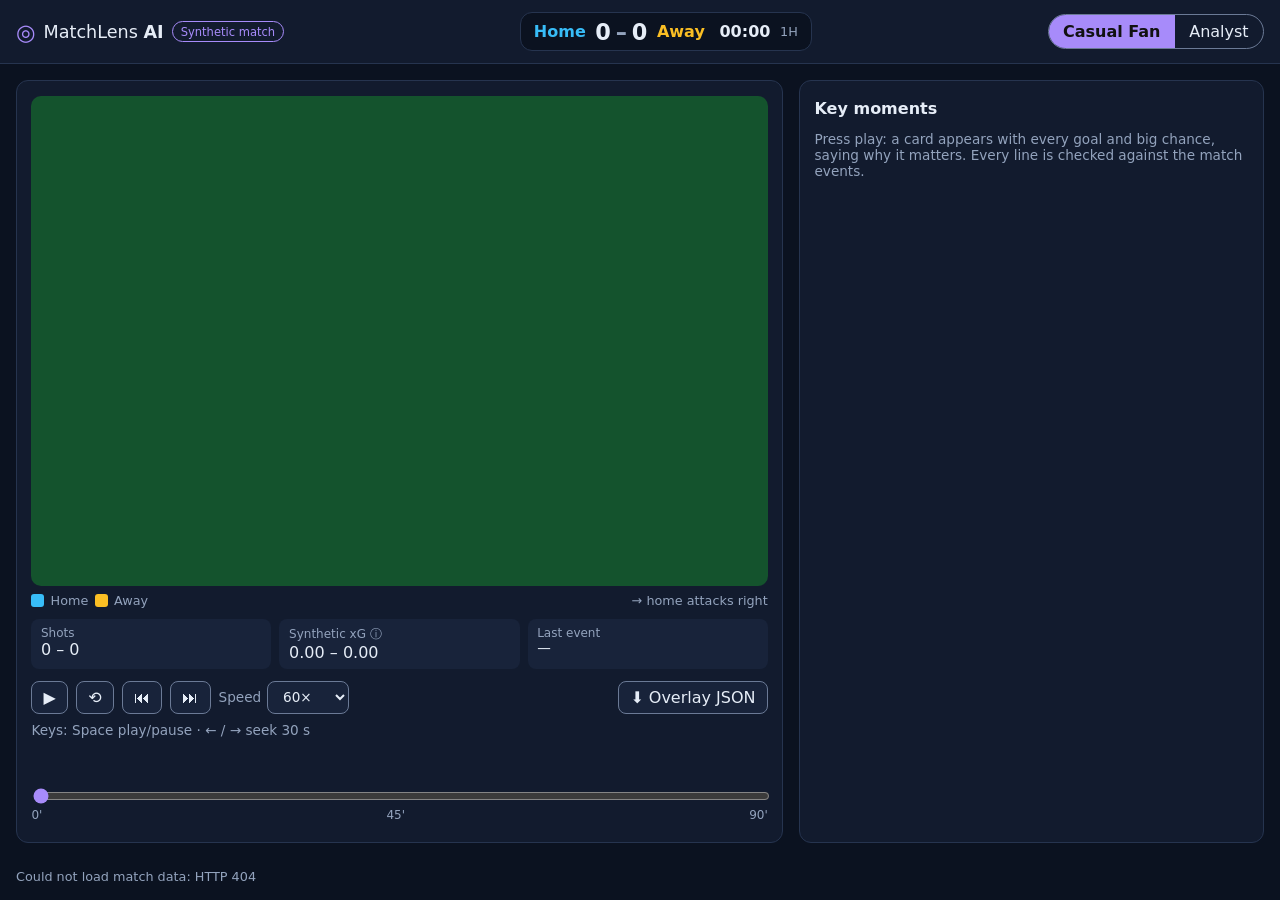
==== src/matchlens/web/index.html @ 707d9f53 "Match story on every card, a card for every goal, visible Foundry check A judge's-eye review of the " ====
<!doctype html>
<html lang="en">
<head>
  <meta charset="utf-8">
  <meta name="viewport" content="width=device-width, initial-scale=1">
  <meta http-equiv="Content-Security-Policy" content="default-src 'self'; script-src 'self'; style-src 'self'; img-src 'self' data:; connect-src 'self'; base-uri 'none'; form-action 'none'">
  <meta name="description" content="MatchLens AI: evidence-grounded insights for a synthetic football match, for casual fans and analysts.">
  <title>MatchLens AI — Synthetic Match Replay</title>
  <link rel="icon" href="data:,">
  <link rel="stylesheet" href="style.css">
  <script src="app.js" defer></script>
</head>
<body>
  <header class="topbar">
    <div class="brand">
      <span class="logo" aria-hidden="true">◎</span>
      <h1>MatchLens <strong>AI</strong></h1>
      <span class="pill synthetic">Synthetic match<span class="sr-only">: all teams, players and events are fictional</span></span>
    </div>
    <div class="scoreboard" role="group" aria-label="Scoreboard">
      <span class="team home" id="home-name">Home</span>
      <span class="score"><span id="home-score">0</span><span class="dash">–</span><span id="away-score">0</span></span>
      <span class="team away" id="away-name">Away</span>
      <span class="clock" id="clock">00:00</span>
      <span class="period" id="period">1H</span>
    </div>
    <div class="mode-toggle" role="radiogroup" aria-label="Audience mode">
      <button type="button" role="radio" data-mode="casual" aria-checked="true" tabindex="0">Casual Fan</button>
      <button type="button" role="radio" data-mode="analyst" aria-checked="false" tabindex="-1">Analyst</button>
    </div>
  </header>

  <main class="layout">
    <section class="stage" aria-label="Pitch and replay">
      <div class="pitch-wrap">
        <svg id="pitch" viewBox="-3 -3 111 74" role="img" aria-label="Pitch showing the latest ball events">
          <g id="markings"></g>
          <g id="trail"></g>
          <g id="highlight"></g>
        </svg>
        <div class="lower-third" id="lower-third" aria-hidden="true" hidden>
          <span class="lt-kind" id="lt-kind"></span>
          <span class="lt-title" id="lt-title"></span>
          <span class="lt-fact" id="lt-fact"></span>
        </div>
        <div class="legend" aria-hidden="true">
          <span class="key home-key"></span><span id="legend-home">Home</span>
          <span class="key away-key"></span><span id="legend-away">Away</span>
          <span class="dir">→ home attacks right</span>
        </div>
      </div>

      <div class="stats" id="stats" role="group" aria-label="Match statistics so far">
        <div><span class="stat-label">Shots</span><span id="stat-shots">0 – 0</span></div>
        <div><span class="stat-label">Synthetic xG <span aria-hidden="true" title="Synthetic heuristic, not empirically calibrated">ⓘ</span><span class="sr-only"> (synthetic heuristic, not empirically calibrated)</span></span><span id="stat-xg">0.00 – 0.00</span></div>
        <div><span class="stat-label">Last event</span><span id="stat-last">—</span></div>
      </div>

      <div class="controls" role="group" aria-label="Replay controls">
        <button type="button" id="play" aria-label="Play">▶</button>
        <button type="button" id="restart" aria-label="Restart">⟲</button>
        <button type="button" id="prev" aria-label="Previous key moment">⏮</button>
        <button type="button" id="next" aria-label="Next key moment">⏭</button>
        <label class="speed">Speed
          <select id="speed">
            <option value="15">15×</option>
            <option value="30">30×</option>
            <option value="60" selected>60×</option>
            <option value="120">120×</option>
            <option value="240">240×</option>
          </select>
        </label>
        <a id="download" class="button" href="data/overlays.json" download><span aria-hidden="true">⬇</span> Overlay JSON</a>
        <p class="hint keys" id="keys-hint">Keys: Space play/pause · ← / → seek 30 s</p>
      </div>

      <div class="timeline">
        <div class="markers" id="markers" role="group" aria-label="Key moments on the timeline"></div>
        <input type="range" id="seek" min="0" max="5400" step="1" value="0" aria-label="Seek match time" aria-valuetext="00:00">
        <div class="ticks" aria-hidden="true"><span>0'</span><span>45'</span><span>90'</span></div>
      </div>
    </section>

    <aside class="side" aria-labelledby="cards-heading" tabindex="0">
      <h2 id="cards-heading">Key moments</h2>
      <div class="shortcuts" id="shortcuts" role="group" aria-label="Demo shortcuts" hidden>
        <button type="button" id="jump-turning" class="primary" hidden></button>
        <button type="button" id="jump-ai" hidden></button>
      </div>
      <p class="hint" id="cards-hint">Press play: a card appears with every goal and big chance, saying why it matters. Every line is checked against the match events.</p>
      <div id="cards"></div>
      <section class="inspector" id="inspector" hidden aria-label="Evidence inspector">
        <h2>Evidence inspector</h2>
        <p class="hint" id="inspector-hint">Select an event or metric ID on a card.</p>
        <div id="inspector-body"></div>
      </section>
    </aside>
  </main>

  <div id="announcer" class="sr-only" role="status" aria-live="polite" aria-atomic="true"></div>

  <footer class="footer">
    <p id="disclosure">Loading…</p>
  </footer>
</body>
</html>
---- src/matchlens/web/style.css ----
:root {
  --bg: #0b1220;
  --panel: #121b2e;
  --panel-2: #18233a;
  --text: #e6edf7;
  --muted: #93a3bd;
  --line: #26344f;
  --control-border: #6b7a96; /* >= 3:1 on --bg, --panel and --panel-2 (WCAG 1.4.11) */
  --home: #38bdf8;
  --away: #fbbf24;
  --accent: #a78bfa;
  --ok: #34d399;
  --warn: #f87171;
  --pitch: #14532d;
  --pitch-line: rgba(255, 255, 255, 0.75);
  --radius: 12px;
  font-family: system-ui, -apple-system, "Segoe UI", Roboto, sans-serif;
}

* { box-sizing: border-box; }
html, body { margin: 0; background: var(--bg); color: var(--text); }
body { min-height: 100vh; display: flex; flex-direction: column; }
button, select, .button {
  font: inherit; color: var(--text); background: var(--panel-2);
  border: 1px solid var(--control-border); border-radius: 8px; padding: 0.4rem 0.7rem; cursor: pointer;
  text-decoration: none; display: inline-flex; align-items: center; gap: 0.3rem;
}
button:hover, .button:hover { border-color: var(--accent); }
button:focus-visible, select:focus-visible, .button:focus-visible, input:focus-visible,
summary:focus-visible, [tabindex]:focus-visible {
  outline: 2px solid var(--accent); outline-offset: 2px;
}
.sr-only {
  position: absolute; width: 1px; height: 1px; padding: 0; margin: -1px; overflow: hidden;
  clip: rect(0, 0, 0, 0); white-space: nowrap; border: 0;
}

.topbar {
  display: flex; flex-wrap: wrap; align-items: center; justify-content: space-between;
  gap: 0.75rem; padding: 0.75rem 1rem; background: var(--panel); border-bottom: 1px solid var(--line);
}
.brand { display: flex; align-items: center; gap: 0.5rem; font-size: 1.1rem; }
.brand h1 { font-size: inherit; font-weight: 400; margin: 0; }
.logo { color: var(--accent); font-size: 1.4rem; }
.pill { font-size: 0.72rem; padding: 0.15rem 0.5rem; border-radius: 999px; border: 1px solid var(--line); color: var(--muted); }
.pill.synthetic { color: var(--accent); border-color: var(--accent); }

.scoreboard {
  display: flex; flex-wrap: wrap; justify-content: center; max-width: 100%; align-items: center; gap: 0.2rem 0.6rem; background: var(--bg);
  border: 1px solid var(--line); border-radius: var(--radius); padding: 0.35rem 0.8rem; font-variant-numeric: tabular-nums;
}
.scoreboard .team { font-weight: 600; }
.scoreboard .home { color: var(--home); }
.scoreboard .away { color: var(--away); }
.score { font-size: 1.4rem; font-weight: 800; }
.dash { margin: 0 0.3rem; color: var(--muted); }
.clock { font-weight: 700; min-width: 3.5rem; text-align: right; }
.period { color: var(--muted); font-size: 0.8rem; }

.mode-toggle { display: inline-flex; border: 1px solid var(--control-border); border-radius: 999px; overflow: hidden; }
.mode-toggle button:focus-visible { outline-offset: -4px; outline-color: var(--text); } /* not clipped by the pill */
.mode-toggle button { border: 0; border-radius: 0; background: transparent; padding: 0.45rem 0.9rem; }
.mode-toggle button[aria-checked="true"] { background: var(--accent); color: #111; font-weight: 700; }

.layout {
  flex: 1; display: grid; gap: 1rem; padding: 1rem;
  grid-template-columns: minmax(0, 1.65fr) minmax(300px, 1fr);
}
@media (max-width: 960px) { .layout { grid-template-columns: 1fr; } }

.stage, .side { background: var(--panel); border: 1px solid var(--line); border-radius: var(--radius); padding: 0.9rem; }
.side { display: flex; flex-direction: column; gap: 0.6rem; max-height: calc(100vh - 7rem); overflow: auto; }
@media (max-width: 960px) { .side { max-height: none; } }
.side h2 { margin: 0.2rem 0; font-size: 1rem; }
.shortcuts { display: flex; flex-wrap: wrap; gap: 0.4rem; }
.shortcuts button { font-size: 0.85rem; }
.shortcuts button.primary { background: var(--accent); color: #111; font-weight: 700; border-color: var(--accent); }
.hint { color: var(--muted); font-size: 0.85rem; margin: 0; }

.pitch-wrap { position: relative; }
#pitch { width: 100%; height: auto; display: block; background: var(--pitch); border-radius: 10px; }
#markings * { fill: none; stroke: var(--pitch-line); stroke-width: 0.3; }
#markings .spot { fill: var(--pitch-line); stroke: none; }
.ev { stroke-linecap: round; fill: none; }
.ev.home { stroke: var(--home); }
.ev.away { stroke: var(--away); }
.ev.shot { stroke-width: 0.8; stroke-dasharray: 1.2 0.8; }
.ev.pass { stroke-width: 0.45; }
.dot.home { fill: var(--home); }
.dot.away { fill: var(--away); }
.ball { fill: #fff; stroke: #111; stroke-width: 0.25; }
.goal-mark { fill: #fff; stroke: var(--ok); stroke-width: 0.4; }
.hl { stroke: #fff; stroke-width: 1.1; fill: none; }
.hl-dot { fill: #fff; stroke: var(--accent); stroke-width: 0.5; }

.lower-third {
  position: absolute; left: 4%; right: 4%; bottom: 6%; display: flex; flex-wrap: wrap; align-items: baseline; gap: 0.5rem;
  background: rgba(11, 18, 32, 0.88); border-left: 4px solid var(--accent); border-radius: 8px; padding: 0.5rem 0.75rem;
}
.lt-kind { font-size: 0.72rem; text-transform: uppercase; letter-spacing: 0.06em; color: var(--accent); }
.lt-title { font-weight: 700; }
.lt-fact { color: var(--text); font-size: 0.9rem; flex-basis: 100%; }
@media (max-width: 600px) { .lower-third { position: static; margin-top: 0.4rem; } } /* never hide the play */
.legend { display: flex; flex-wrap: wrap; gap: 0.4rem; align-items: center; color: var(--muted); font-size: 0.8rem; margin-top: 0.4rem; }
.key { width: 0.8rem; height: 0.8rem; border-radius: 3px; display: inline-block; }
.home-key { background: var(--home); }
.away-key { background: var(--away); }
.dir { margin-left: auto; }

.stats { display: grid; grid-template-columns: repeat(auto-fit, minmax(7.5rem, 1fr)); gap: 0.5rem; margin: 0.7rem 0; }
.stats > div { background: var(--panel-2); border-radius: 8px; padding: 0.45rem 0.6rem; display: flex; flex-direction: column; font-variant-numeric: tabular-nums; }
.stat-label { color: var(--muted); font-size: 0.75rem; }
#stat-last { font-size: 0.85rem; overflow-wrap: anywhere; } /* wrap, never truncate (WCAG 1.4.10) */

.controls { display: flex; flex-wrap: wrap; gap: 0.5rem; align-items: center; }
.controls .speed { display: inline-flex; gap: 0.35rem; align-items: center; color: var(--muted); font-size: 0.85rem; }
.controls #download { margin-left: auto; }
.controls .keys { flex-basis: 100%; }

.timeline { position: relative; margin-top: 1.4rem; }
.markers { position: relative; height: 1.6rem; }
.marker {
  position: absolute; top: 0; transform: translateX(-50%); width: 1.5rem; height: 1.5rem; padding: 0; /* 24px target */
  border-radius: 50%; font-size: 0.75rem; justify-content: center; border: 2px solid var(--line);
}
.marker.goal { background: var(--ok); color: #111; border-color: var(--ok); }
.marker.big_chance_missed { background: var(--warn); color: #111; border-color: var(--warn); }
.marker.press_win { background: var(--accent); color: #111; border-color: var(--accent); }
.marker.full_time { background: var(--text); color: #111; border-color: var(--text); width: 1.9rem; border-radius: 0.75rem; font-size: 0.65rem; font-weight: 700; }
.marker.goal-tick { width: 0.5rem; height: 0.5rem; top: 0.5rem; background: #fff; border: 0; cursor: default; }
#seek { width: 100%; accent-color: var(--accent); }
.ticks { display: flex; justify-content: space-between; color: var(--muted); font-size: 0.75rem; }

.card {
  background: var(--panel-2); border: 1px solid var(--line); border-left: 4px solid var(--line);
  border-radius: 10px; padding: 0.65rem 0.75rem; margin-bottom: 0.6rem;
}
.card.home { border-left-color: var(--home); }
.card.away { border-left-color: var(--away); }
.card.active { box-shadow: 0 0 0 2px var(--accent); }
.card header { display: flex; gap: 0.5rem; align-items: baseline; flex-wrap: wrap; }
.card h3 { margin: 0.1rem 0 0; font-size: 1.12rem; line-height: 1.25; flex-basis: 100%; }
.card.full_time { border-left-color: var(--text); }
.kind { font-size: 0.7rem; text-transform: uppercase; letter-spacing: 0.06em; color: var(--accent); }
.minute { font-size: 0.75rem; color: var(--muted); }
.facts { list-style: none; padding: 0; margin: 0.5rem 0; display: flex; flex-direction: column; gap: 0.35rem; }
.facts li { display: flex; gap: 0.4rem; font-size: 0.9rem; line-height: 1.35; }
.facts li .check { color: var(--ok); font-weight: 700; }
.facts li.heuristic .check { color: var(--away); }
.facts li.why { font-size: 0.98rem; font-weight: 600; }
details.chain { margin: 0 0 0.5rem; }
details.chain summary, .review summary { cursor: pointer; color: var(--muted); font-size: 0.85rem; min-height: 24px; }
.chips { display: flex; flex-wrap: wrap; gap: 0.25rem; margin-top: 0.25rem; }
.chip { font-family: ui-monospace, SFMono-Regular, Menlo, monospace; font-size: 0.75rem; padding: 0.1rem 0.45rem; border-radius: 6px; min-height: 24px; max-width: 100%; overflow-wrap: anywhere; text-align: left; }
.chip.metric { border-color: var(--accent); }
.chip[aria-pressed="true"] { background: var(--accent); color: #111; }
.review { border-top: 1px dashed var(--line); padding-top: 0.45rem; margin-bottom: 0.5rem; font-size: 0.85rem; }
.review h4 { margin: 0 0 0.2rem; font-size: 0.8rem; text-transform: uppercase; letter-spacing: 0.06em; color: var(--accent); }
.review h5 { margin: 0.55rem 0 0; font-size: 0.8rem; color: var(--text); }
.review .summary { margin: 0.25rem 0; font-weight: 600; }
.review details.calls .hint { overflow-wrap: anywhere; font-family: ui-monospace, SFMono-Regular, Menlo, monospace; font-size: 0.72rem; }
.review.spotlight { outline: 2px solid var(--accent); outline-offset: 4px; border-radius: 6px; }
.verdicts { list-style: none; padding: 0; margin: 0.4rem 0 0; display: flex; flex-direction: column; gap: 0.35rem; }
.verdicts li { display: flex; gap: 0.4rem; line-height: 1.35; }
.verdicts li.ok .check { color: var(--ok); font-weight: 700; }
.verdicts li.rejected .check { color: var(--warn); font-weight: 700; }
.verdicts li.rejected { border-left: 3px solid var(--warn); padding-left: 0.35rem; }
.verdicts .source { display: block; font-size: 0.72rem; color: var(--muted); }
.verdicts .claim { font-size: 0.75rem; overflow-wrap: anywhere; }
.verdicts .reason { color: var(--warn); margin: 0.15rem 0 0; }
.verdicts .correction { margin: 0.15rem 0 0; }
.narrative { border-top: 1px dashed var(--line); padding-top: 0.45rem; font-size: 0.85rem; }
.narrative { display: flex; flex-wrap: wrap; gap: 0.25rem 0.5rem; align-items: center; }
.narrative > p, .narrative > details { flex-basis: 100%; }
.verified-note { color: var(--ok); font-size: 0.75rem; }
.narrative .status { display: inline-block; font-size: 0.7rem; padding: 0.1rem 0.45rem; border-radius: 999px; }
.status.template { background: #1f2937; color: var(--muted); border: 1px solid var(--line); }
.status.unverified { background: #3b0d0d; color: var(--warn); border: 1px solid var(--warn); }
.narrative .text { margin: 0.2rem 0 0; font-style: italic; }
.narrative summary { cursor: pointer; color: var(--muted); font-size: 0.8rem; }
.narrative .warn { color: var(--warn); margin: 0.2rem 0 0; font-size: 0.78rem; }

.inspector { border-top: 1px solid var(--line); padding-top: 0.6rem; }
.inspector pre {
  background: var(--bg); border: 1px solid var(--line); border-radius: 8px; padding: 0.5rem;
  font-size: 0.75rem; overflow: auto; max-height: 16rem; white-space: pre-wrap; word-break: break-word;
}
.inspector dl { display: grid; grid-template-columns: max-content 1fr; gap: 0.2rem 0.6rem; font-size: 0.85rem; margin: 0.3rem 0; }
.inspector dt { color: var(--muted); }
.inspector dd { margin: 0; }

.footer { padding: 0.6rem 1rem 1rem; color: var(--muted); font-size: 0.8rem; }
.footer p { margin: 0; max-width: 70rem; }
[hidden] { display: none !important; }

@media (prefers-reduced-motion: reduce) { * { scroll-behavior: auto !important; transition: none !important; animation: none !important; } }
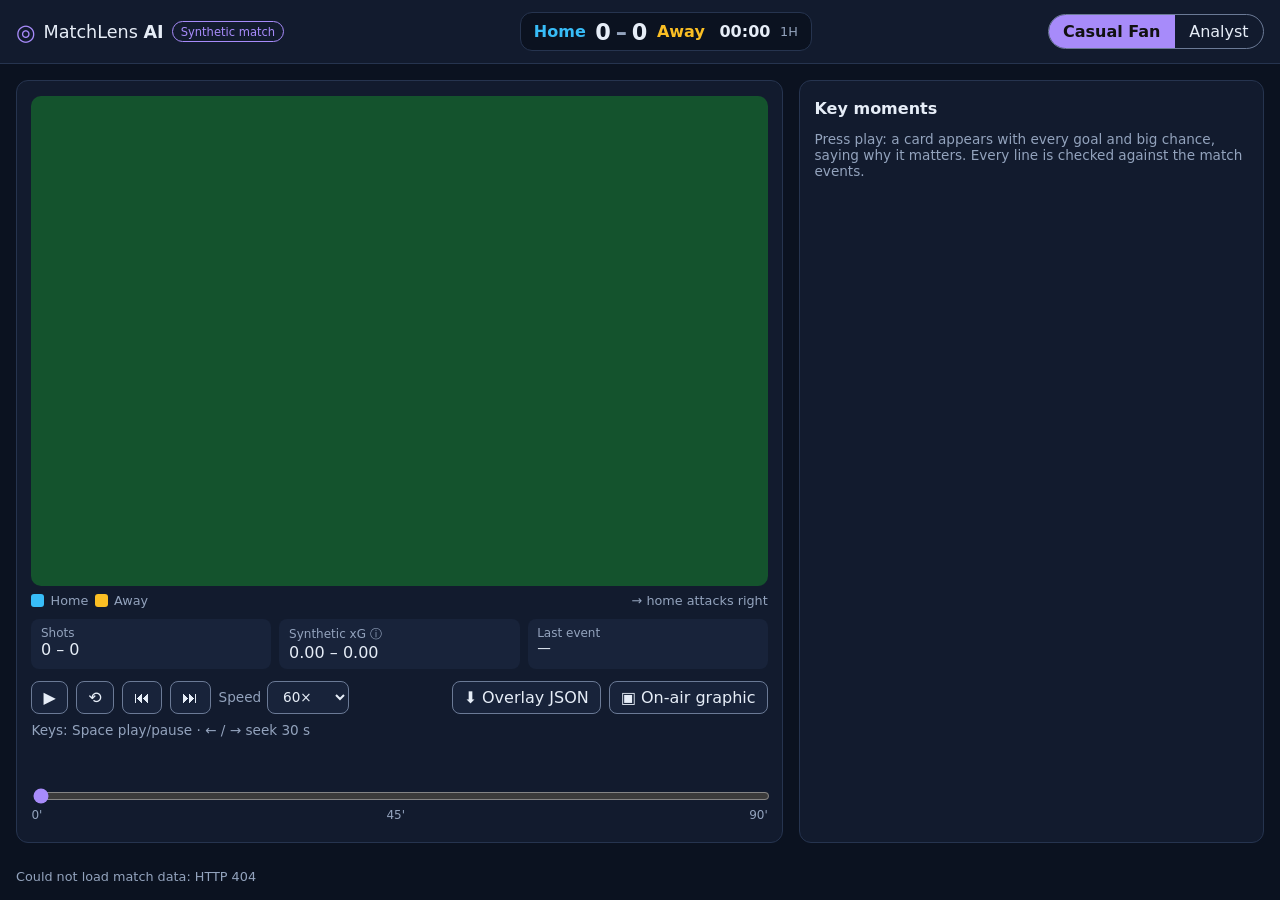
==== commit 927958d7: "On-air graphic: broadcast lower-third fed by overlays.json broadcast.html draws the active overlay c" ====
--- a/src/matchlens/web/index.html
+++ b/src/matchlens/web/index.html
@@ -71,6 +71,7 @@
           </select>
         </label>
         <a id="download" class="button" href="data/overlays.json" download><span aria-hidden="true">⬇</span> Overlay JSON</a>
+        <a id="broadcast" class="button" href="broadcast.html?mode=casual&amp;rundown=1&amp;bg=dark" target="_blank" rel="noopener"><span aria-hidden="true">▣</span> On-air graphic<span class="sr-only"> (opens in a new tab)</span></a>
         <p class="hint keys" id="keys-hint">Keys: Space play/pause · ← / → seek 30 s</p>
       </div>
 
